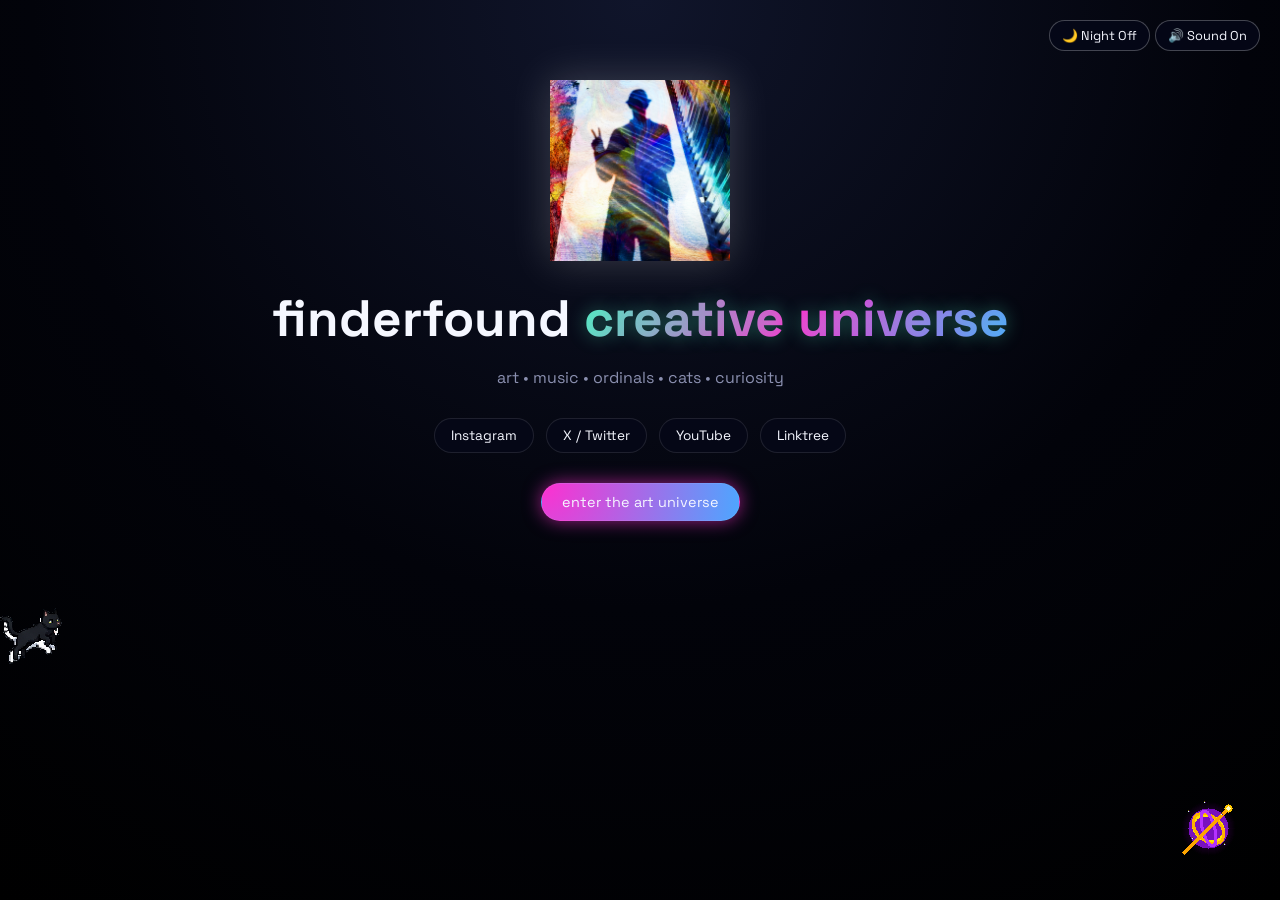
==== index.html @ 2c72885d "Remove overlay layer and update script tag" ====
<!DOCTYPE html>
<html lang="en">
<head>
  <meta charset="UTF-8" />
  <title>finderfound // home</title>
  <meta name="viewport" content="width=device-width, initial-scale=1" />
  <link rel="stylesheet" href="style.css" />
  <link rel="preconnect" href="https://fonts.googleapis.com" />
  <link rel="preconnect" href="https://fonts.gstatic.com" crossorigin />
  <link href="https://fonts.googleapis.com/css2?family=Space+Grotesk:wght@300;400;600&display=swap" rel="stylesheet" />
</head>

<body class="ff-body">

  <!-- HERO SECTION -->
  <section class="ff-landing-hero">
    <div class="ff-landing-inner">

      <img src="assets/logo/finderfoundshadowcolors3light.png" class="ff-landing-logo" alt="finderfound logo">

      <h1 class="ff-landing-title">
        finderfound  
        <span class="ff-accent">creative universe</span>
      </h1>

      <p class="ff-landing-sub">
        art • music • ordinals • cats • curiosity
      </p>

      <!-- SOCIAL BUTTONS -->
      <div class="ff-social-row">
        <a class="ff-social-btn" href="https://instagram.com/finderfound" target="_blank">Instagram</a>
        <a class="ff-social-btn" href="https://x.com/finderfound" target="_blank">X / Twitter</a>
        <a class="ff-social-btn" href="https://youtube.com/finderfound" target="_blank">YouTube</a>
        <a class="ff-social-btn" href="https://linktr.ee/Finderfound" target="_blank">Linktree</a>
      </div>

      <!-- MAIN ACTION -->
      <div class="ff-landing-actions">
        <a href="art.html" class="ff-btn ff-primary">enter the art universe</a>
      </div>

    </div>
  </section>


    <!-- SOUND + NIGHT TOGGLES -->
    <div id="soundToggle" class="ff-sound-toggle">🔊 Sound On</div>
    <div id="nightToggle" class="ff-night-toggle">🌙 Night Off</div>

    <!-- CAT SPRITES -->
    <div id="lunaSprite" class="ff-cat-sprite ff-cat-luna"></div>
    <div id="midnightSprite" class="ff-cat-sprite ff-cat-midnight"></div>

    <!-- YARN BALL -->
    <img id="yarnBall" class="ff-yarn" src="assets/sprites/yarnball.png" alt="yarn ball">

  </div>

  <!-- JS ENGINE -->
  <script src="cats.js">
  </script>

</body>
</html>
---- style.css ----
:root {
  --bg: #02030a;
  --bg-alt: #050818;
  --fg: #f5f7ff;
  --muted: #8b90b0;
  --accent: #4df2c2;
  --accent-2: #ff2fd0;
  --accent-3: #4da6ff;
  --border-soft: rgba(255, 255, 255, 0.06);
  --radius-lg: 18px;
  --radius-md: 12px;
  --shadow-soft: 0 0 40px rgba(0, 0, 0, 0.7);
}

*,
*::before,
*::after {
  box-sizing: border-box;
}

html,
body {
  margin: 0;
  padding: 0;
  background: radial-gradient(circle at top, #10152b 0, #02030a 55%, #000 100%);
  color: var(--fg);
  font-family: "Space Grotesk", system-ui, -apple-system, BlinkMacSystemFont, sans-serif;
  scroll-behavior: smooth;
}

body {
  min-height: 100vh;
  overflow-x: hidden;
}
.scanlines {
  pointer-events: none;
  position: fixed;
  inset: 0;
  background-image: linear-gradient(rgba(255,255,255,0.03) 1px, transparent 1px);
  background-size: 100% 3px;
  mix-blend-mode: soft-light;
  opacity: 0.35;
  z-index: 0;
}
.site-header {
  position: sticky;
  top: 0;
  z-index: 10;
  display: flex;
  align-items: center;
  justify-content: space-between;
  padding: 14px 7vw;
  backdrop-filter: blur(18px);
  background: linear-gradient(to right, rgba(2,3,10,0.96), rgba(5,8,24,0.9));
  border-bottom: 1px solid var(--border-soft);
}

.logo {
  display: flex;
  align-items: center;
  gap: 10px;
  letter-spacing: 0.12em;
  text-transform: uppercase;
  font-size: 0.85rem;
}

.logo-mark {
  font-size: 1.4rem;
  color: var(--accent-2);
  filter: drop-shadow(0 0 8px rgba(255,47,208,0.8));
}

.logo-text {
  font-weight: 600;
}

.nav {
  display: flex;
  gap: 18px;
  font-size: 0.9rem;
}

.nav a {
  color: var(--muted);
  text-decoration: none;
  position: relative;
  padding-bottom: 2px;
}

.nav a::after {
  content: "";
  position: absolute;
  left: 0;
  bottom: 0;
  width: 0;
  height: 2px;
  background: linear-gradient(90deg, var(--accent), var(--accent-2));
  transition: width 0.2s ease-out;
}

.nav a:hover {
  color: var(--fg);
}

.nav a:hover::after {
  width: 100%;
}
.ff-landing-hero {
  padding: 80px 7vw;
  text-align: center;
  position: relative;
}

.ff-landing-logo {
  width: 180px;
  margin-bottom: 20px;
  filter: drop-shadow(0 0 20px rgba(255,255,255,0.2));
}

.ff-landing-title {
  font-size: clamp(2.4rem, 4vw, 3.4rem);
  margin: 0 0 10px;
}

.ff-accent {
  background: linear-gradient(120deg, var(--accent), var(--accent-2), var(--accent-3));
  -webkit-background-clip: text;
  color: transparent;
  text-shadow: 0 0 18px rgba(77,242,194,0.4);
}

.ff-landing-sub {
  color: var(--muted);
  margin-bottom: 30px;
}

.ff-social-row {
  display: flex;
  justify-content: center;
  flex-wrap: wrap;
  gap: 12px;
  margin-bottom: 30px;
}

.ff-social-btn {
  padding: 8px 16px;
  border-radius: 999px;
  background: rgba(5,8,24,0.8);
  border: 1px solid rgba(255,255,255,0.1);
  color: var(--fg);
  text-decoration: none;
  font-size: 0.85rem;
}

.ff-social-btn:hover {
  background: rgba(77,242,194,0.2);
}

.ff-btn {
  display: inline-flex;
  align-items: center;
  justify-content: center;
  padding: 9px 20px;
  border-radius: 999px;
  font-size: 0.9rem;
  text-decoration: none;
  border: 1px solid rgba(255,255,255,0.08);
  color: var(--fg);
  cursor: pointer;
  transition: transform 0.12s ease-out, box-shadow 0.12s ease-out;
}

.ff-primary {
  background: radial-gradient(circle at top left, var(--accent-2), var(--accent-3));
  box-shadow: 0 0 18px rgba(255,47,208,0.6);
}

.ff-btn:hover {
  transform: translateY(-1px);
  box-shadow: 0 0 22px rgba(77,242,194,0.4);
}
/* Cat sprite base */
.ff-cat-sprite {
  position: fixed;
  width: 64px;
  height: 64px;
  background-size: 256px 256px;
  image-rendering: pixelated;
  pointer-events: auto;
  cursor: pointer;
  transition: transform 0.08s linear;
  z-index: 20;
}

/* Sprite sheets */
.ff-cat-luna {
  background-image: url("assets/mascots/luna-sprite.png");
}

.ff-cat-midnight {
  background-image: url("assets/mascots/midnight-sprite.png");
}

/* Yarn */
.ff-yarn {
  position: fixed;
  bottom: 40px;
  right: 40px;
  width: 64px;
  height: 64px;
  cursor: pointer;
  image-rendering: pixelated;
  z-index: 30;
  transition: transform 0.2s ease-out;
}

.ff-yarn-active {
  transform: scale(1.2) rotate(10deg);
}

/* Toggles */
.ff-sound-toggle,
.ff-night-toggle {
  position: fixed;
  top: 20px;
  right: 20px;
  background: rgba(5,8,24,0.85);
  border: 1px solid rgba(255,255,255,0.25);
  padding: 6px 12px;
  border-radius: 999px;
  color: var(--fg);
  cursor: pointer;
  z-index: 40;
  font-size: 0.8rem;
}

.ff-night-toggle {
  right: 130px;
}

/* Night mode */
.ff-night {
  background: radial-gradient(circle at top, #050816 0, #02030a 40%, #000 100%);
}

.ff-night .ff-cat-luna,
.ff-night .ff-cat-midnight {
  filter: drop-shadow(0 0 6px rgba(0,255,255,0.7));
}
.section {
  padding: 40px 7vw 20px;
  position: relative;
  z-index: 1;
}

.section-header {
  max-width: 640px;
  margin-bottom: 24px;
}

.section-header h2 {
  font-size: 1.6rem;
  margin-bottom: 6px;
}

.section-header p {
  color: var(--muted);
  margin: 0;
}

.grid {
  display: grid;
  grid-template-columns: repeat(auto-fit, minmax(240px, 1fr));
  gap: 18px;
}

.card {
  background: radial-gradient(circle at top left, rgba(77,242,194,0.08), rgba(5,8,24,0.96));
  border-radius: var(--radius-lg);
  padding: 18px;
  border: 1px solid var(--border-soft);
  box-shadow: var(--shadow-soft);
  position: relative;
  overflow: hidden;
}

.card::before {
  content: "";
  position: absolute;
  inset: 0;
  background: linear-gradient(135deg, rgba(77,242,194,0.12), rgba(255,47,208,0.12), transparent 60%);
  opacity: 0;
  transition: opacity 0.18s ease-out;
}

.card:hover::before {
  opacity: 1;
}

.card h3 {
  margin: 0 0 6px;
  font-size: 1.1rem;
}

.card p {
  margin: 0 0 10px;
}

.tag {
  font-size: 0.75rem;
  text-transform: uppercase;
  letter-spacing: 0.16em;
  color: var(--accent-3);
}
.site-footer {
  padding: 20px 7vw 26px;
  border-top: 1px solid var(--border-soft);
  background: radial-gradient(circle at bottom, rgba(77,166,255,0.12), rgba(2,3,10,0.98));
  margin-top: 40px;
}

.footer-inner {
  display: flex;
  flex-wrap: wrap;
  align-items: center;
  justify-content: space-between;
  gap: 10px;
  font-size: 0.85rem;
  color: var(--muted);
}

.footer-links {
  display: flex;
  gap: 14px;
}

.footer-links a {
  color: var(--muted);
  text-decoration: none;
}

.footer-links a:hover {
  color: var(--accent);
}
@media (max-width: 900px) {
  .hero,
  .ff-landing-hero {
    padding-inline: 5vw;
  }

  .nav {
    display: none;
  }
}

@media (max-width: 720px) {
  .footer-inner {
    flex-direction: column;
    text-align: center;
  }
}
/* ------------------------------
   IMMERSIVE ART GALLERY
------------------------------ */

.ff-art-immersive {
  padding: 40px 4vw;
  position: relative;
  z-index: 1;
}

.ff-art-grid {
  display: grid;
  grid-template-columns: repeat(auto-fit, minmax(280px, 1fr));
  gap: 22px;
}

.ff-art-item {
  position: relative;
  display: block;
  overflow: hidden;
  border-radius: var(--radius-lg);
  border: 1px solid var(--border-soft);
  background: rgba(5,8,24,0.8);
  box-shadow: var(--shadow-soft);
  cursor: pointer;
}

.ff-art-item img {
  width: 100%;
  height: 100%;
  object-fit: cover;
  display: block;
  transition: transform 0.4s ease-out, opacity 0.4s ease-out;
}

/* Hover zoom effect */
.ff-art-item:hover img {
  transform: scale(1.06);
  opacity: 0.92;
}

/* Hidden descriptors (still in DOM for future use) */
.ff-art-hidden {
  display: none;
}

/* FINAL OVERRIDE — GUARANTEES JS CONTROLS CAT POSITION */
.ff-cat-sprite {
  position: fixed !important;
  top: auto !important;
  bottom: auto !important;
  left: auto !important;
  right: auto !important;
  margin: 0 !important;
  transform: none !important;
  width: 64px !important;
  height: 64px !important;
  background-size: 256px 256px !important;
  pointer-events: auto !important;
  z-index: 20 !important;
}
.ff-overlay-layer {
  position: fixed;
  inset: 0;
  z-index: 50;
}

.ff-overlay-layer > * {
  pointer-events: auto;
}
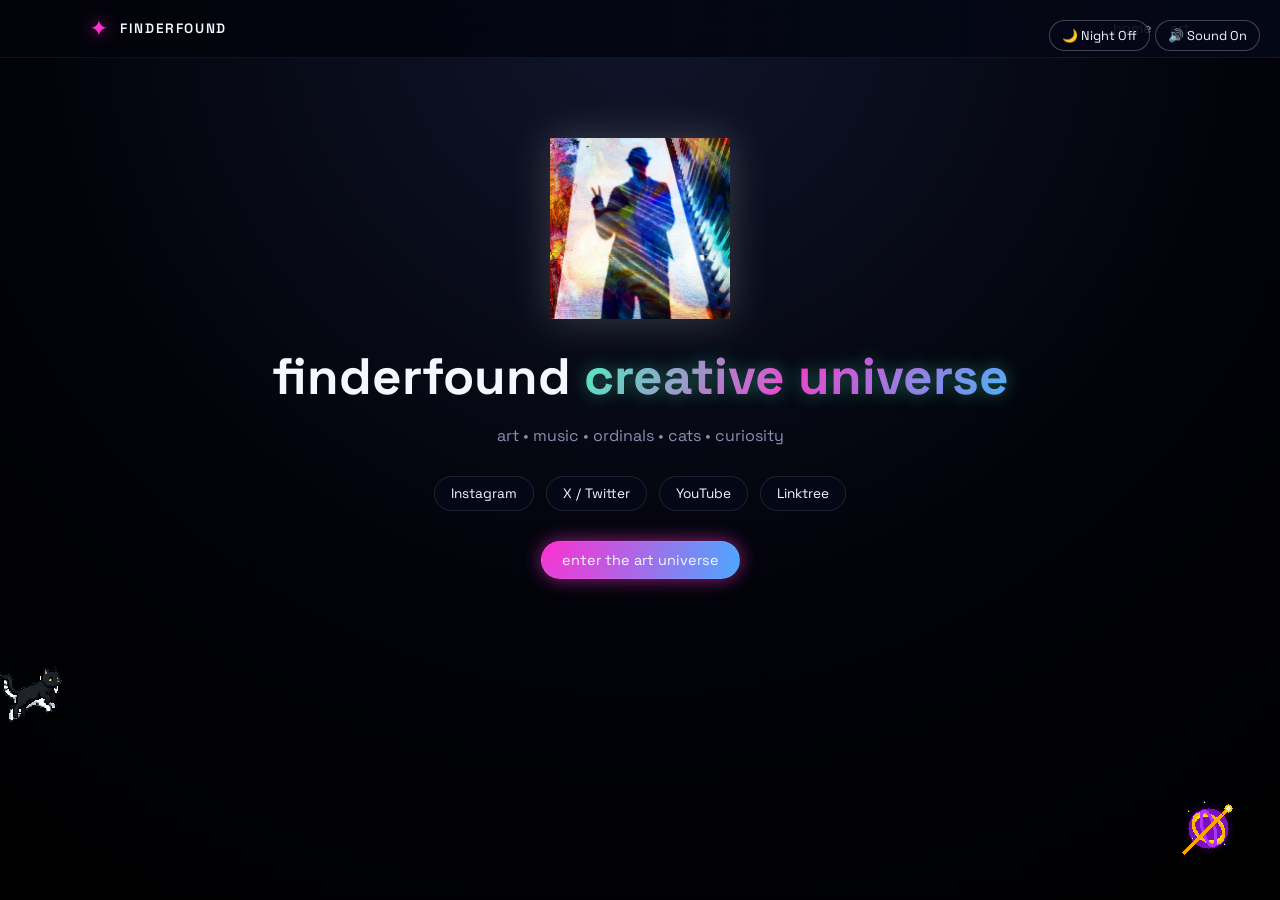
==== commit 54e1aca5: "Refactor HTML structure and remove duplicates" ====
--- a/index.html
+++ b/index.html
@@ -12,7 +12,19 @@
 
 <body class="ff-body">
 
-  <!-- HERO SECTION -->
+  <!-- HEADER -->
+  <header class="site-header">
+    <div class="logo">
+      <span class="logo-mark">✦</span>
+      <span class="logo-text">finderfound</span>
+    </div>
+    <nav class="nav">
+      <a href="index.html">home</a>
+      <a href="art.html">art</a>
+    </nav>
+  </header>
+
+  <!-- HERO -->
   <section class="ff-landing-hero">
     <div class="ff-landing-inner">
 
@@ -24,7 +36,7 @@
       </h1>
 
       <p class="ff-landing-sub">
-        art • music • ordinals • cats • curiosity
+        art • music • ordinals • cats • curiosity  
       </p>
 
       <!-- SOCIAL BUTTONS -->
@@ -43,23 +55,16 @@
     </div>
   </section>
 
+  <!-- CATS + TOGGLES + YARN -->
+  <div id="soundToggle" class="ff-sound-toggle">🔊 Sound On</div>
+  <div id="nightToggle" class="ff-night-toggle">🌙 Night Off</div>
 
-    <!-- SOUND + NIGHT TOGGLES -->
-    <div id="soundToggle" class="ff-sound-toggle">🔊 Sound On</div>
-    <div id="nightToggle" class="ff-night-toggle">🌙 Night Off</div>
+  <div id="lunaSprite" class="ff-cat-sprite ff-cat-luna"></div>
+  <div id="midnightSprite" class="ff-cat-sprite ff-cat-midnight"></div>
 
-    <!-- CAT SPRITES -->
-    <div id="lunaSprite" class="ff-cat-sprite ff-cat-luna"></div>
-    <div id="midnightSprite" class="ff-cat-sprite ff-cat-midnight"></div>
+  <img id="yarnBall" class="ff-yarn" src="assets/sprites/yarnball.png" alt="yarn ball">
 
-    <!-- YARN BALL -->
-    <img id="yarnBall" class="ff-yarn" src="assets/sprites/yarnball.png" alt="yarn ball">
-
-  </div>
-
-  <!-- JS ENGINE -->
-  <script src="cats.js">
-  </script>
-
+  <!-- JS MUST LOAD LAST -->
+  <script src="cats.js"></script>
 </body>
 </html>
--- a/style.css
+++ b/style.css
@@ -429,3 +429,43 @@
 .ff-overlay-layer > * {
   pointer-events: auto;
 }
+/* IMMERSIVE ART GALLERY */
+.ff-art-immersive {
+  padding: 40px 4vw;
+  position: relative;
+  z-index: 1;
+}
+
+.ff-art-grid {
+  display: grid;
+  grid-template-columns: repeat(auto-fit, minmax(280px, 1fr));
+  gap: 22px;
+}
+
+.ff-art-item {
+  position: relative;
+  display: block;
+  overflow: hidden;
+  border-radius: var(--radius-lg);
+  border: 1px solid var(--border-soft);
+  background: rgba(5,8,24,0.8);
+  box-shadow: var(--shadow-soft);
+  cursor: pointer;
+}
+
+.ff-art-item img {
+  width: 100%;
+  height: 100%;
+  object-fit: cover;
+  display: block;
+  transition: transform 0.4s ease-out, opacity 0.4s ease-out;
+}
+
+.ff-art-item:hover img {
+  transform: scale(1.06);
+  opacity: 0.92;
+}
+
+.ff-art-hidden {
+  display: none;
+}
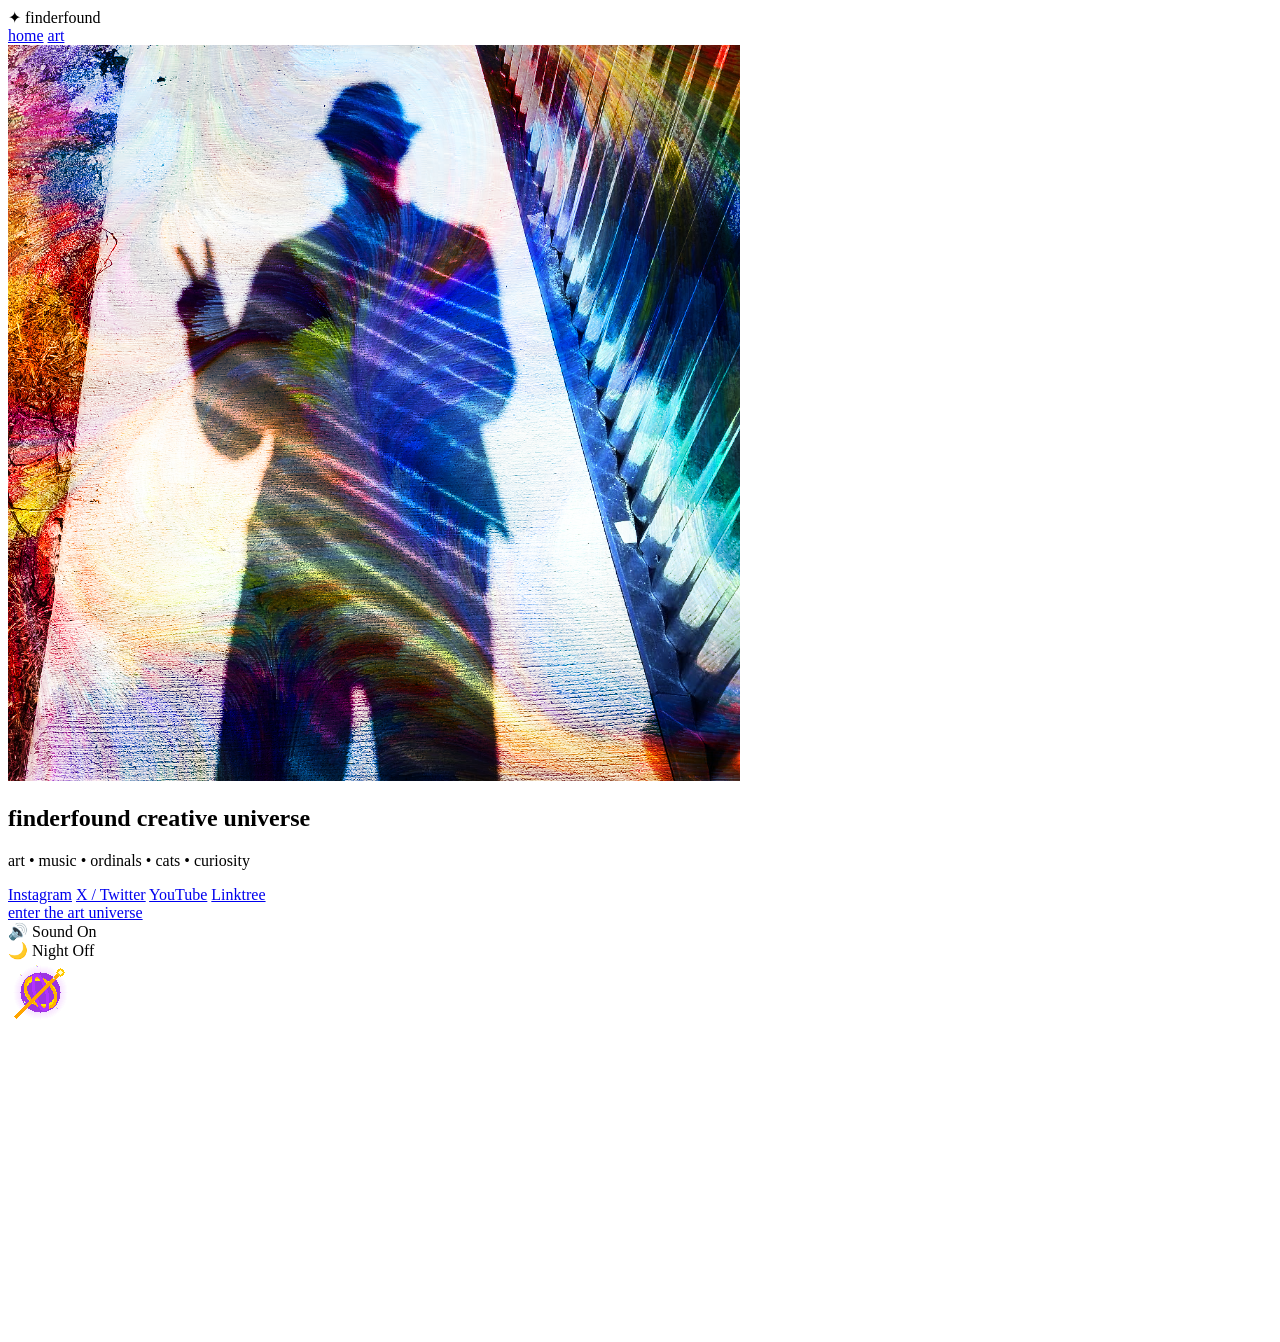
==== commit 15c67cf4: "Update stylesheet link path in index.html" ====
--- a/index.html
+++ b/index.html
@@ -4,7 +4,7 @@
   <meta charset="UTF-8" />
   <title>finderfound // home</title>
   <meta name="viewport" content="width=device-width, initial-scale=1" />
-  <link rel="stylesheet" href="style.css" />
+  <link rel="stylesheet" href="root/style.css" />
   <link rel="preconnect" href="https://fonts.googleapis.com" />
   <link rel="preconnect" href="https://fonts.gstatic.com" crossorigin />
   <link href="https://fonts.googleapis.com/css2?family=Space+Grotesk:wght@300;400;600&display=swap" rel="stylesheet" />
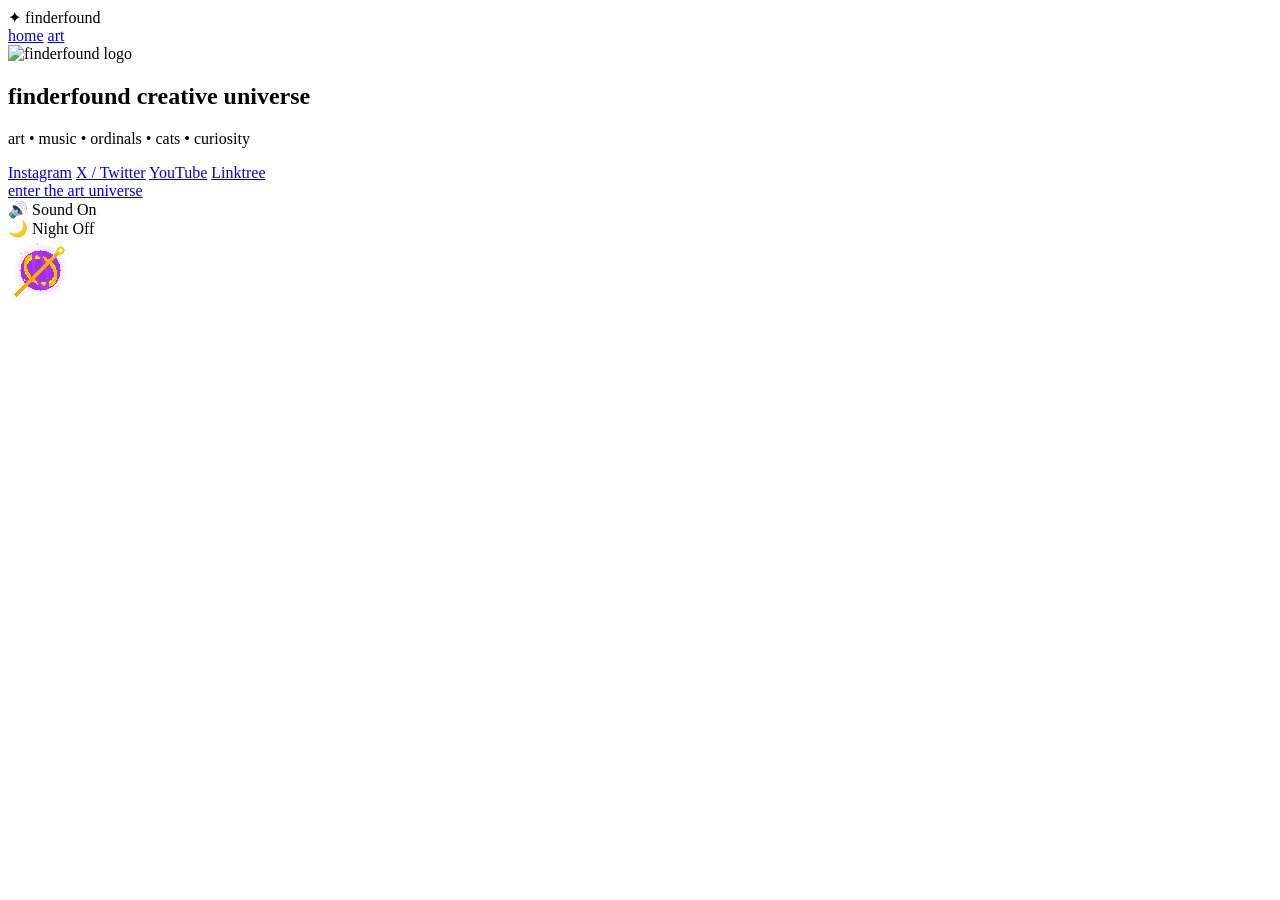
==== commit b1483ee3: "Update logo image source path in index.html" ====
--- a/index.html
+++ b/index.html
@@ -28,7 +28,7 @@
   <section class="ff-landing-hero">
     <div class="ff-landing-inner">
 
-      <img src="assets/logo/finderfoundshadowcolors3light.png" class="ff-landing-logo" alt="finderfound logo">
+      <img src="root/assets/logo/finderfoundshadowcolors3light.png" class="ff-landing-logo" alt="finderfound logo">
 
       <h1 class="ff-landing-title">
         finderfound  
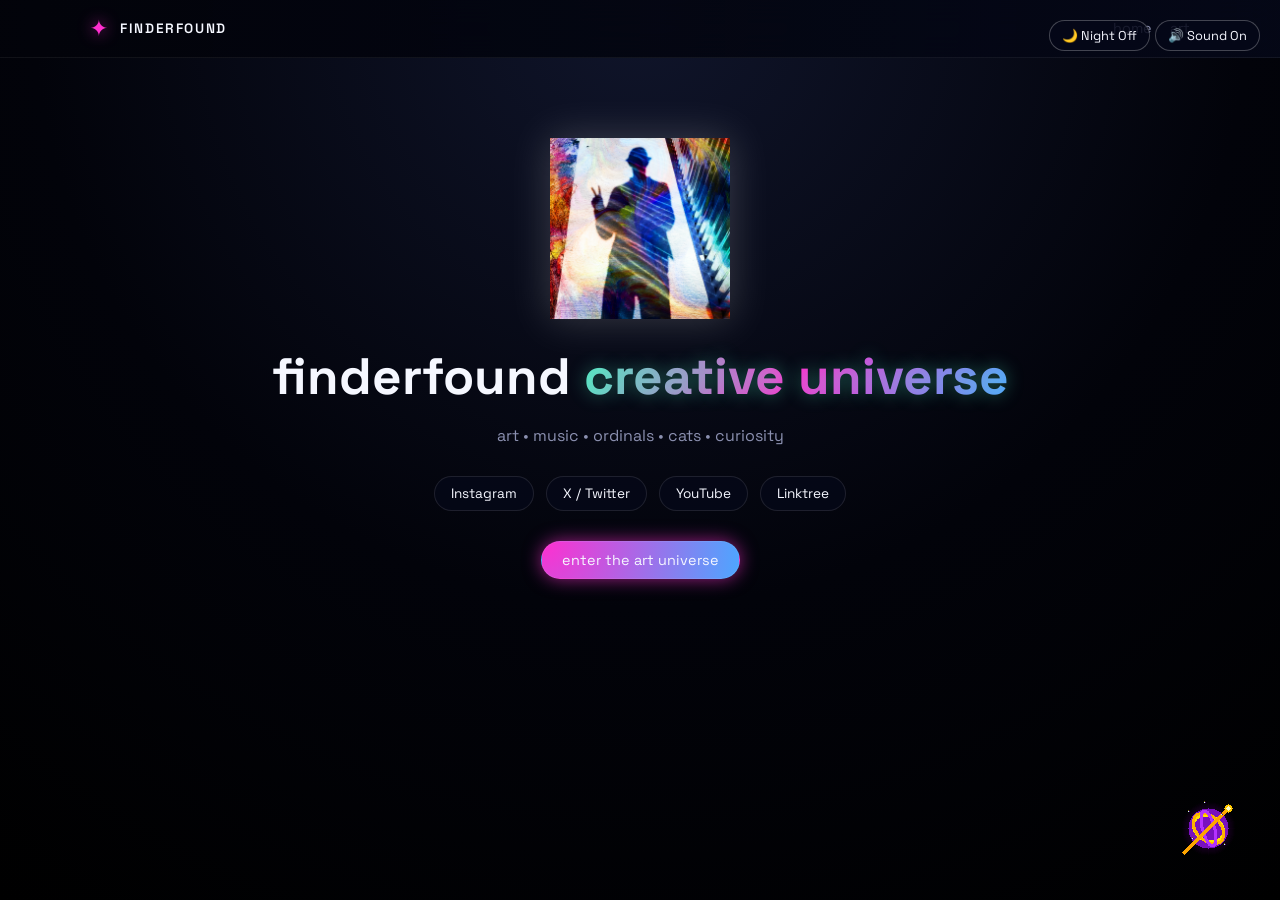
==== commit fcb8a813: "Update stylesheet and image paths in index.html" ====
--- a/index.html
+++ b/index.html
@@ -4,7 +4,7 @@
   <meta charset="UTF-8" />
   <title>finderfound // home</title>
   <meta name="viewport" content="width=device-width, initial-scale=1" />
-  <link rel="stylesheet" href="root/style.css" />
+  <link rel="stylesheet" href="style.css" />
   <link rel="preconnect" href="https://fonts.googleapis.com" />
   <link rel="preconnect" href="https://fonts.gstatic.com" crossorigin />
   <link href="https://fonts.googleapis.com/css2?family=Space+Grotesk:wght@300;400;600&display=swap" rel="stylesheet" />
@@ -28,7 +28,7 @@
   <section class="ff-landing-hero">
     <div class="ff-landing-inner">
 
-      <img src="root/assets/logo/finderfoundshadowcolors3light.png" class="ff-landing-logo" alt="finderfound logo">
+      <img src="assets/logo/finderfoundshadowcolors3light.png" class="ff-landing-logo" alt="finderfound logo">
 
       <h1 class="ff-landing-title">
         finderfound  
@@ -43,7 +43,7 @@
       <div class="ff-social-row">
         <a class="ff-social-btn" href="https://instagram.com/finderfound" target="_blank">Instagram</a>
         <a class="ff-social-btn" href="https://x.com/finderfound" target="_blank">X / Twitter</a>
-        <a class="ff-social-btn" href="https://youtube.com/finderfound" target="_blank">YouTube</a>
+        <a class="ff-social-btn" href="https://youtube.com/@finderfound" target="_blank">YouTube</a>
         <a class="ff-social-btn" href="https://linktr.ee/Finderfound" target="_blank">Linktree</a>
       </div>
 
--- a/style.css
+++ b/style.css
@@ -0,0 +1,416 @@
+:root {
+  --bg: #02030a;
+  --bg-alt: #050818;
+  --fg: #f5f7ff;
+  --muted: #8b90b0;
+  --accent: #4df2c2;
+  --accent-2: #ff2fd0;
+  --accent-3: #4da6ff;
+  --border-soft: rgba(255, 255, 255, 0.06);
+  --radius-lg: 18px;
+  --radius-md: 12px;
+  --shadow-soft: 0 0 40px rgba(0, 0, 0, 0.7);
+}
+
+/* GLOBAL RESET */
+*,
+*::before,
+*::after {
+  box-sizing: border-box;
+}
+
+html,
+body {
+  margin: 0;
+  padding: 0;
+  background: radial-gradient(circle at top, #10152b 0, #02030a 55%, #000 100%);
+  color: var(--fg);
+  font-family: "Space Grotesk", system-ui, -apple-system, BlinkMacSystemFont, sans-serif;
+  scroll-behavior: smooth;
+}
+
+body {
+  min-height: 100vh;
+  overflow-x: hidden;
+}
+
+/* CRT Scanlines */
+.scanlines {
+  pointer-events: none;
+  position: fixed;
+  inset: 0;
+  background-image: linear-gradient(rgba(255,255,255,0.03) 1px, transparent 1px);
+  background-size: 100% 3px;
+  mix-blend-mode: soft-light;
+  opacity: 0.35;
+  z-index: 0;
+}
+
+/* HEADER */
+.site-header {
+  position: sticky;
+  top: 0;
+  z-index: 10;
+  display: flex;
+  align-items: center;
+  justify-content: space-between;
+  padding: 14px 7vw;
+  backdrop-filter: blur(18px);
+  background: linear-gradient(to right, rgba(2,3,10,0.96), rgba(5,8,24,0.9));
+  border-bottom: 1px solid var(--border-soft);
+}
+
+.logo {
+  display: flex;
+  align-items: center;
+  gap: 10px;
+  letter-spacing: 0.12em;
+  text-transform: uppercase;
+  font-size: 0.85rem;
+}
+
+.logo-mark {
+  font-size: 1.4rem;
+  color: var(--accent-2);
+  filter: drop-shadow(0 0 8px rgba(255,47,208,0.8));
+}
+
+.logo-text {
+  font-weight: 600;
+}
+
+.nav {
+  display: flex;
+  gap: 18px;
+  font-size: 0.9rem;
+}
+
+.nav a {
+  color: var(--muted);
+  text-decoration: none;
+  position: relative;
+  padding-bottom: 2px;
+}
+
+.nav a::after {
+  content: "";
+  position: absolute;
+  left: 0;
+  bottom: 0;
+  width: 0;
+  height: 2px;
+  background: linear-gradient(90deg, var(--accent), var(--accent-2));
+  transition: width 0.2s ease-out;
+}
+
+.nav a:hover {
+  color: var(--fg);
+}
+
+.nav a:hover::after {
+  width: 100%;
+}
+
+/* HERO */
+.ff-landing-hero {
+  padding: 80px 7vw;
+  text-align: center;
+  position: relative;
+}
+
+.ff-landing-logo {
+  width: 180px;
+  margin-bottom: 20px;
+  filter: drop-shadow(0 0 20px rgba(255,255,255,0.2));
+}
+
+.ff-landing-title {
+  font-size: clamp(2.4rem, 4vw, 3.4rem);
+  margin: 0 0 10px;
+}
+
+.ff-accent {
+  background: linear-gradient(120deg, var(--accent), var(--accent-2), var(--accent-3));
+  -webkit-background-clip: text;
+  color: transparent;
+  text-shadow: 0 0 18px rgba(77,242,194,0.4);
+}
+
+.ff-landing-sub {
+  color: var(--muted);
+  margin-bottom: 30px;
+}
+
+.ff-social-row {
+  display: flex;
+  justify-content: center;
+  flex-wrap: wrap;
+  gap: 12px;
+  margin-bottom: 30px;
+}
+
+.ff-social-btn {
+  padding: 8px 16px;
+  border-radius: 999px;
+  background: rgba(5,8,24,0.8);
+  border: 1px solid rgba(255,255,255,0.1);
+  color: var(--fg);
+  text-decoration: none;
+  font-size: 0.85rem;
+}
+
+.ff-social-btn:hover {
+  background: rgba(77,242,194,0.2);
+}
+
+.ff-btn {
+  display: inline-flex;
+  align-items: center;
+  justify-content: center;
+  padding: 9px 20px;
+  border-radius: 999px;
+  font-size: 0.9rem;
+  text-decoration: none;
+  border: 1px solid rgba(255,255,255,0.08);
+  color: var(--fg);
+  cursor: pointer;
+  transition: transform 0.12s ease-out, box-shadow 0.12s ease-out;
+}
+
+.ff-primary {
+  background: radial-gradient(circle at top left, var(--accent-2), var(--accent-3));
+  box-shadow: 0 0 18px rgba(255,47,208,0.6);
+}
+
+.ff-btn:hover {
+  transform: translateY(-1px);
+  box-shadow: 0 0 22px rgba(77,242,194,0.4);
+}
+
+/* CATS — CLEAN + SAFE */
+.ff-cat-sprite {
+  position: fixed;
+  width: 64px;
+  height: 64px;
+  background-size: 256px 256px;
+  image-rendering: pixelated;
+  pointer-events: auto;
+  cursor: pointer;
+  transition: transform 0.08s linear;
+  z-index: 20;
+}
+
+.ff-cat-luna {
+  background-image: url("root/assets/mascots/luna-sprite.png");
+}
+
+.ff-cat-midnight {
+  background-image: url("root/assets/mascots/midnight-sprite.png");
+}
+
+/* Yarn */
+.ff-yarn {
+  position: fixed;
+  bottom: 40px;
+  right: 40px;
+  width: 64px;
+  height: 64px;
+  cursor: pointer;
+  image-rendering: pixelated;
+  z-index: 30;
+  transition: transform 0.2s ease-out;
+}
+
+.ff-yarn-active {
+  transform: scale(1.2) rotate(10deg);
+}
+
+/* Toggles */
+.ff-sound-toggle,
+.ff-night-toggle {
+  position: fixed;
+  top: 20px;
+  right: 20px;
+  background: rgba(5,8,24,0.85);
+  border: 1px solid rgba(255,255,255,0.25);
+  padding: 6px 12px;
+  border-radius: 999px;
+  color: var(--fg);
+  cursor: pointer;
+  z-index: 40;
+  font-size: 0.8rem;
+}
+
+.ff-night-toggle {
+  right: 130px;
+}
+
+/* Night mode */
+.ff-night {
+  background: radial-gradient(circle at top, #050816 0, #02030a 40%, #000 100%);
+}
+
+.ff-night .ff-cat-luna,
+.ff-night .ff-cat-midnight {
+  filter: drop-shadow(0 0 6px rgba(0,255,255,0.7));
+}
+
+/* SECTIONS */
+.section {
+  padding: 40px 7vw 20px;
+  position: relative;
+  z-index: 1;
+}
+
+.section-header {
+  max-width: 640px;
+  margin-bottom: 24px;
+}
+
+.section-header h2 {
+  font-size: 1.6rem;
+  margin-bottom: 6px;
+}
+
+.section-header p {
+  color: var(--muted);
+  margin: 0;
+}
+
+/* GRID + CARDS */
+.grid {
+  display: grid;
+  grid-template-columns: repeat(auto-fit, minmax(240px, 1fr));
+  gap: 18px;
+}
+
+.card {
+  background: radial-gradient(circle at top left, rgba(77,242,194,0.08), rgba(5,8,24,0.96));
+  border-radius: var(--radius-lg);
+  padding: 18px;
+  border: 1px solid var(--border-soft);
+  box-shadow: var(--shadow-soft);
+  position: relative;
+  overflow: hidden;
+}
+
+.card::before {
+  content: "";
+  position: absolute;
+  inset: 0;
+  background: linear-gradient(135deg, rgba(77,242,194,0.12), rgba(255,47,208,0.12), transparent 60%);
+  opacity: 0;
+  transition: opacity 0.18s ease-out;
+}
+
+.card:hover::before {
+  opacity: 1;
+}
+
+.card h3 {
+  margin: 0 0 6px;
+  font-size: 1.1rem;
+}
+
+.card p {
+  margin: 0 0 10px;
+}
+
+.tag {
+  font-size: 0.75rem;
+  text-transform: uppercase;
+  letter-spacing: 0.16em;
+  color: var(--accent-3);
+}
+
+/* FOOTER */
+.site-footer {
+  padding: 20px 7vw 26px;
+  border-top: 1px solid var(--border-soft);
+  background: radial-gradient(circle at bottom, rgba(77,166,255,0.12), rgba(2,3,10,0.98));
+  margin-top: 40px;
+}
+
+.footer-inner {
+  display: flex;
+  flex-wrap: wrap;
+  align-items: center;
+  justify-content: space-between;
+  gap: 10px;
+  font-size: 0.85rem;
+  color: var(--muted);
+}
+
+.footer-links {
+  display: flex;
+  gap: 14px;
+}
+
+.footer-links a {
+  color: var(--muted);
+  text-decoration: none;
+}
+
+.footer-links a:hover {
+  color: var(--accent);
+}
+
+/* RESPONSIVE */
+@media (max-width: 900px) {
+  .hero,
+  .ff-landing-hero {
+    padding-inline: 5vw;
+  }
+
+  .nav {
+    display: none;
+  }
+}
+
+@media (max-width: 720px) {
+  .footer-inner {
+    flex-direction: column;
+    text-align: center;
+  }
+}
+
+/* IMMERSIVE ART GALLERY */
+.ff-art-immersive {
+  padding: 40px 4vw;
+  position: relative;
+  z-index: 1;
+}
+
+.ff-art-grid {
+  display: grid;
+  grid-template-columns: repeat(auto-fit, minmax(280px, 1fr));
+  gap: 22px;
+}
+
+.ff-art-item {
+  position: relative;
+  display: block;
+  overflow: hidden;
+  border-radius: var(--radius-lg);
+  border: 1px solid var(--border-soft);
+  background: rgba(5,8,24,0.8);
+  box-shadow: var(--shadow-soft);
+  cursor: pointer;
+}
+
+.ff-art-item img {
+  width: 100%;
+  height: 100%;
+  object-fit: cover;
+  display: block;
+  transition: transform 0.4s ease-out, opacity 0.4s ease-out;
+}
+
+.ff-art-item:hover img {
+  transform: scale(1.06);
+  opacity: 0.92;
+}
+
+.ff-art-hidden {
+  display: none;
+}
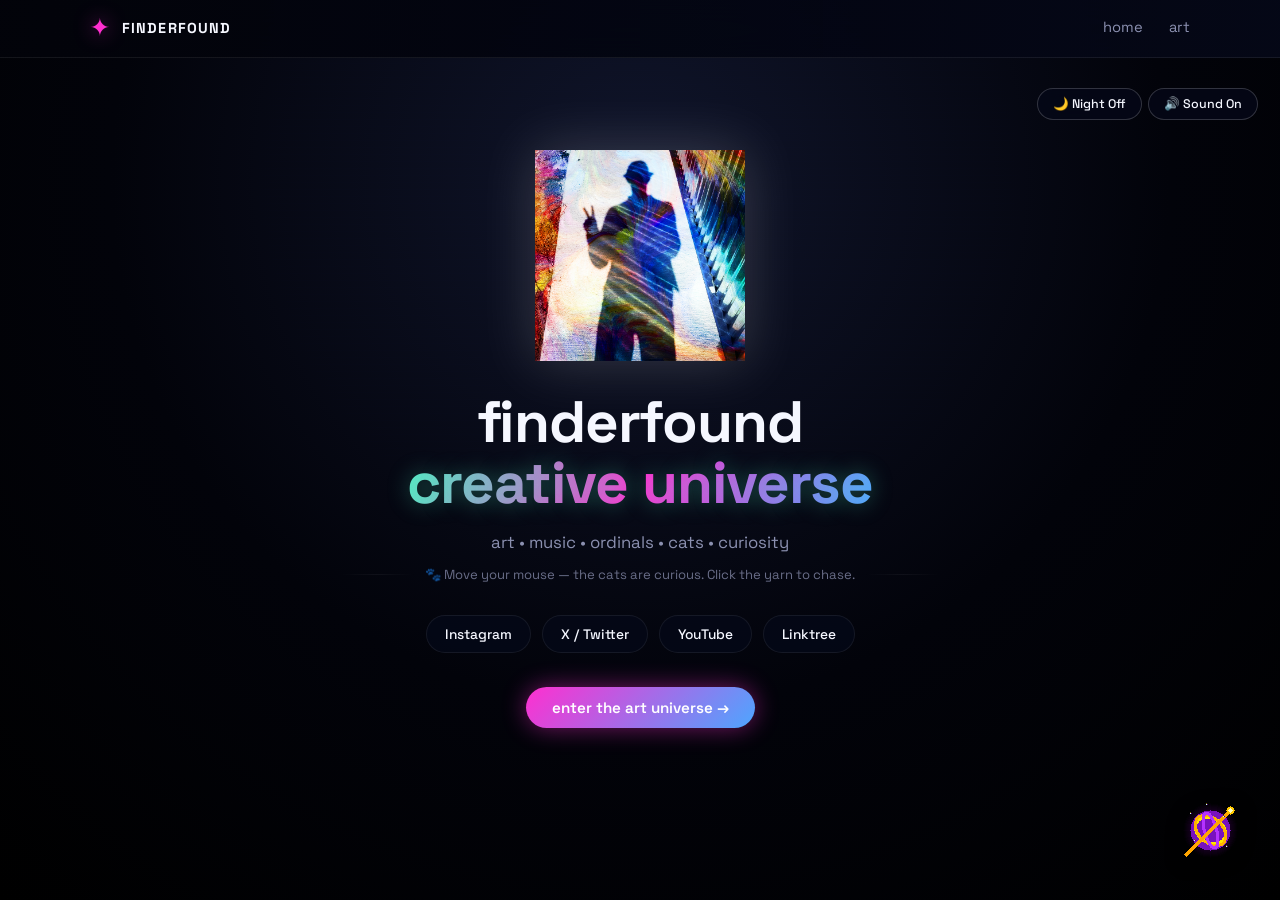
==== commit ff2af4fb: "Add files via upload" ====
--- a/index.html
+++ b/index.html
@@ -7,7 +7,7 @@
   <link rel="stylesheet" href="style.css" />
   <link rel="preconnect" href="https://fonts.googleapis.com" />
   <link rel="preconnect" href="https://fonts.gstatic.com" crossorigin />
-  <link href="https://fonts.googleapis.com/css2?family=Space+Grotesk:wght@300;400;600&display=swap" rel="stylesheet" />
+  <link href="https://fonts.googleapis.com/css2?family=Space+Grotesk:wght@300;400;600;700&display=swap" rel="stylesheet" />
 </head>
 
 <body class="ff-body">
@@ -31,40 +31,44 @@
       <img src="assets/logo/finderfoundshadowcolors3light.png" class="ff-landing-logo" alt="finderfound logo">
 
       <h1 class="ff-landing-title">
-        finderfound  
+        finderfound<br>
         <span class="ff-accent">creative universe</span>
       </h1>
 
       <p class="ff-landing-sub">
-        art • music • ordinals • cats • curiosity  
+        art • music • ordinals • cats • curiosity
+      </p>
+
+      <p class="ff-interactive-hint">
+        🐾 Move your mouse — the cats are curious. Click the yarn to chase.
       </p>
 
       <!-- SOCIAL BUTTONS -->
       <div class="ff-social-row">
-        <a class="ff-social-btn" href="https://instagram.com/finderfound" target="_blank">Instagram</a>
-        <a class="ff-social-btn" href="https://x.com/finderfound" target="_blank">X / Twitter</a>
-        <a class="ff-social-btn" href="https://youtube.com/@finderfound" target="_blank">YouTube</a>
-        <a class="ff-social-btn" href="https://linktr.ee/Finderfound" target="_blank">Linktree</a>
+        <a class="ff-social-btn" href="https://instagram.com/finderfound" target="_blank" rel="noopener">Instagram</a>
+        <a class="ff-social-btn" href="https://x.com/finderfound" target="_blank" rel="noopener">X / Twitter</a>
+        <a class="ff-social-btn" href="https://youtube.com/@finderfound" target="_blank" rel="noopener">YouTube</a>
+        <a class="ff-social-btn" href="https://linktr.ee/Finderfound" target="_blank" rel="noopener">Linktree</a>
       </div>
 
       <!-- MAIN ACTION -->
       <div class="ff-landing-actions">
-        <a href="art.html" class="ff-btn ff-primary">enter the art universe</a>
+        <a href="art.html" class="ff-btn ff-primary">enter the art universe →</a>
       </div>
 
     </div>
   </section>
 
-  <!-- CATS + TOGGLES + YARN -->
+  <!-- INTERACTIVE CATS + CONTROLS (fixed position, always present) -->
   <div id="soundToggle" class="ff-sound-toggle">🔊 Sound On</div>
   <div id="nightToggle" class="ff-night-toggle">🌙 Night Off</div>
 
-  <div id="lunaSprite" class="ff-cat-sprite ff-cat-luna"></div>
-  <div id="midnightSprite" class="ff-cat-sprite ff-cat-midnight"></div>
+  <div id="lunaSprite" class="ff-cat-sprite ff-cat-luna" aria-label="Luna the cat sprite"></div>
+  <div id="midnightSprite" class="ff-cat-sprite ff-cat-midnight" aria-label="Midnight the cat sprite"></div>
 
-  <img id="yarnBall" class="ff-yarn" src="assets/sprites/yarnball.png" alt="yarn ball">
+  <img id="yarnBall" class="ff-yarn" src="assets/sprites/yarnball.png" alt="Yarn ball — click to toggle chase mode">
 
-  <!-- JS MUST LOAD LAST -->
+  <!-- JS -->
   <script src="cats.js"></script>
 </body>
-</html>
+</html>
--- a/style.css
+++ b/style.css
@@ -1,3 +1,9 @@
+/* ============================================================
+   FINDERFOUND — CLEAN REDESIGNED STYLES
+   Polished dark cosmic theme, better responsiveness,
+   fixed cat z-index conflicts, improved gallery & interactions
+   ============================================================ */
+
 :root {
   --bg: #02030a;
   --bg-alt: #050818;
@@ -6,27 +12,27 @@
   --accent: #4df2c2;
   --accent-2: #ff2fd0;
   --accent-3: #4da6ff;
-  --border-soft: rgba(255, 255, 255, 0.06);
+  --border-soft: rgba(255, 255, 255, 0.07);
   --radius-lg: 18px;
   --radius-md: 12px;
-  --shadow-soft: 0 0 40px rgba(0, 0, 0, 0.7);
-}
-
-/* GLOBAL RESET */
+  --shadow-soft: 0 0 40px rgba(0, 0, 0, 0.65);
+  --transition-fast: 0.12s cubic-bezier(0.23, 1.0, 0.32, 1);
+}
+
 *,
 *::before,
 *::after {
   box-sizing: border-box;
 }
 
-html,
-body {
+html, body {
   margin: 0;
   padding: 0;
-  background: radial-gradient(circle at top, #10152b 0, #02030a 55%, #000 100%);
+  background: radial-gradient(circle at 50% 20%, #10152b 0%, #02030a 55%, #000 100%);
   color: var(--fg);
   font-family: "Space Grotesk", system-ui, -apple-system, BlinkMacSystemFont, sans-serif;
   scroll-behavior: smooth;
+  -webkit-font-smoothing: antialiased;
 }
 
 body {
@@ -34,29 +40,30 @@
   overflow-x: hidden;
 }
 
-/* CRT Scanlines */
-.scanlines {
-  pointer-events: none;
+/* Subtle CRT scanlines (optional decorative layer) */
+body::after {
+  content: "";
   position: fixed;
   inset: 0;
-  background-image: linear-gradient(rgba(255,255,255,0.03) 1px, transparent 1px);
-  background-size: 100% 3px;
+  background-image: linear-gradient(rgba(255,255,255,0.018) 1px, transparent 1px);
+  background-size: 100% 3.5px;
+  pointer-events: none;
+  z-index: 1;
   mix-blend-mode: soft-light;
-  opacity: 0.35;
-  z-index: 0;
+  opacity: 0.6;
 }
 
 /* HEADER */
 .site-header {
   position: sticky;
   top: 0;
-  z-index: 10;
+  z-index: 50;
   display: flex;
   align-items: center;
   justify-content: space-between;
-  padding: 14px 7vw;
-  backdrop-filter: blur(18px);
-  background: linear-gradient(to right, rgba(2,3,10,0.96), rgba(5,8,24,0.9));
+  padding: 16px 7vw;
+  backdrop-filter: blur(20px);
+  background: linear-gradient(to right, rgba(2,3,10,0.95), rgba(5,8,24,0.92));
   border-bottom: 1px solid var(--border-soft);
 }
 
@@ -64,32 +71,36 @@
   display: flex;
   align-items: center;
   gap: 10px;
-  letter-spacing: 0.12em;
+  letter-spacing: 0.1em;
   text-transform: uppercase;
-  font-size: 0.85rem;
+  font-size: 0.9rem;
+  font-weight: 600;
 }
 
 .logo-mark {
-  font-size: 1.4rem;
+  font-size: 1.55rem;
   color: var(--accent-2);
-  filter: drop-shadow(0 0 8px rgba(255,47,208,0.8));
+  filter: drop-shadow(0 0 10px rgba(255,47,208,0.65));
+  line-height: 1;
 }
 
 .logo-text {
-  font-weight: 600;
+  font-weight: 700;
+  letter-spacing: 0.08em;
 }
 
 .nav {
   display: flex;
-  gap: 18px;
-  font-size: 0.9rem;
+  gap: 26px;
+  font-size: 0.92rem;
 }
 
 .nav a {
   color: var(--muted);
   text-decoration: none;
   position: relative;
-  padding-bottom: 2px;
+  padding-bottom: 3px;
+  transition: color var(--transition-fast);
 }
 
 .nav a::after {
@@ -100,7 +111,7 @@
   width: 0;
   height: 2px;
   background: linear-gradient(90deg, var(--accent), var(--accent-2));
-  transition: width 0.2s ease-out;
+  transition: width 0.25s cubic-bezier(0.23, 1, 0.32, 1);
 }
 
 .nav a:hover {
@@ -111,83 +122,131 @@
   width: 100%;
 }
 
-/* HERO */
+/* HERO — cleaner & more impactful */
 .ff-landing-hero {
-  padding: 80px 7vw;
+  padding: 92px 7vw 70px;
   text-align: center;
   position: relative;
+  z-index: 2;
 }
 
 .ff-landing-logo {
-  width: 180px;
-  margin-bottom: 20px;
-  filter: drop-shadow(0 0 20px rgba(255,255,255,0.2));
+  width: min(210px, 42vw);
+  margin-bottom: 26px;
+  filter: drop-shadow(0 0 28px rgba(255,255,255,0.18));
+  transition: transform 0.4s cubic-bezier(0.23,1,0.32,1);
+}
+
+.ff-landing-logo:hover {
+  transform: scale(1.015);
 }
 
 .ff-landing-title {
-  font-size: clamp(2.4rem, 4vw, 3.4rem);
-  margin: 0 0 10px;
+  font-size: clamp(2.55rem, 5.2vw, 3.65rem);
+  margin: 0 0 12px;
+  font-weight: 700;
+  letter-spacing: -0.02em;
+  line-height: 1.05;
 }
 
 .ff-accent {
-  background: linear-gradient(120deg, var(--accent), var(--accent-2), var(--accent-3));
+  background: linear-gradient(115deg, var(--accent), var(--accent-2), var(--accent-3));
   -webkit-background-clip: text;
-  color: transparent;
-  text-shadow: 0 0 18px rgba(77,242,194,0.4);
+  -webkit-text-fill-color: transparent;
+  text-shadow: 0 0 22px rgba(77,242,194,0.35);
 }
 
 .ff-landing-sub {
   color: var(--muted);
-  margin-bottom: 30px;
-}
-
+  font-size: 1.05rem;
+  margin-bottom: 8px;
+  max-width: 420px;
+  margin-left: auto;
+  margin-right: auto;
+}
+
+.ff-interactive-hint {
+  color: var(--muted);
+  font-size: 0.82rem;
+  opacity: 0.75;
+  margin-bottom: 32px;
+  display: flex;
+  align-items: center;
+  justify-content: center;
+  gap: 8px;
+}
+
+.ff-interactive-hint::before,
+.ff-interactive-hint::after {
+  content: "";
+  flex: 1;
+  height: 1px;
+  background: linear-gradient(to right, transparent, var(--border-soft), transparent);
+  max-width: 80px;
+}
+
+/* Social row */
 .ff-social-row {
   display: flex;
   justify-content: center;
   flex-wrap: wrap;
-  gap: 12px;
-  margin-bottom: 30px;
+  gap: 11px;
+  margin-bottom: 34px;
 }
 
 .ff-social-btn {
-  padding: 8px 16px;
+  padding: 9px 18px;
   border-radius: 999px;
-  background: rgba(5,8,24,0.8);
-  border: 1px solid rgba(255,255,255,0.1);
+  background: rgba(5,8,24,0.75);
+  border: 1px solid var(--border-soft);
   color: var(--fg);
   text-decoration: none;
-  font-size: 0.85rem;
+  font-size: 0.86rem;
+  font-weight: 500;
+  transition: all var(--transition-fast);
 }
 
 .ff-social-btn:hover {
-  background: rgba(77,242,194,0.2);
-}
-
+  background: rgba(77,242,194,0.12);
+  border-color: rgba(77,242,194,0.3);
+  transform: translateY(-1px);
+}
+
+/* Primary CTA */
 .ff-btn {
   display: inline-flex;
   align-items: center;
   justify-content: center;
-  padding: 9px 20px;
+  padding: 11px 26px;
   border-radius: 999px;
-  font-size: 0.9rem;
+  font-size: 0.95rem;
+  font-weight: 600;
   text-decoration: none;
-  border: 1px solid rgba(255,255,255,0.08);
+  border: 1px solid rgba(255,255,255,0.1);
   color: var(--fg);
   cursor: pointer;
-  transition: transform 0.12s ease-out, box-shadow 0.12s ease-out;
+  transition: transform 0.15s cubic-bezier(0.23,1,0.32,1), 
+              box-shadow 0.15s cubic-bezier(0.23,1,0.32,1),
+              background 0.2s ease;
 }
 
 .ff-primary {
-  background: radial-gradient(circle at top left, var(--accent-2), var(--accent-3));
-  box-shadow: 0 0 18px rgba(255,47,208,0.6);
+  background: linear-gradient(135deg, var(--accent-2), var(--accent-3));
+  box-shadow: 0 0 24px rgba(255,47,208,0.45);
+  border: none;
+  color: white;
+}
+
+.ff-primary:hover {
+  transform: translateY(-2px) scale(1.01);
+  box-shadow: 0 8px 28px rgba(255,47,208,0.55);
 }
 
 .ff-btn:hover {
   transform: translateY(-1px);
-  box-shadow: 0 0 22px rgba(77,242,194,0.4);
-}
-
-/* CATS — CLEAN + SAFE */
+}
+
+/* CATS — FIXED & SAFE */
 .ff-cat-sprite {
   position: fixed;
   width: 64px;
@@ -196,221 +255,208 @@
   image-rendering: pixelated;
   pointer-events: auto;
   cursor: pointer;
-  transition: transform 0.08s linear;
-  z-index: 20;
+  z-index: 25; /* above content but below UI toggles */
+  transition: transform 0.055s linear;
+  will-change: transform;
+}
+
+/* Ensure cats never block the top-right UI controls */
+.ff-cat-sprite {
+  /* Cats will naturally avoid top area via clamp margins */
 }
 
 .ff-cat-luna {
-  background-image: url("root/assets/mascots/luna-sprite.png");
+  background-image: url("assets/mascots/luna-sprite.png");
 }
 
 .ff-cat-midnight {
-  background-image: url("root/assets/mascots/midnight-sprite.png");
-}
-
-/* Yarn */
+  background-image: url("assets/mascots/midnight-sprite.png");
+}
+
+/* YARN BALL */
 .ff-yarn {
   position: fixed;
-  bottom: 40px;
-  right: 40px;
+  bottom: 38px;
+  right: 38px;
   width: 64px;
   height: 64px;
   cursor: pointer;
   image-rendering: pixelated;
-  z-index: 30;
-  transition: transform 0.2s ease-out;
+  z-index: 35;
+  transition: transform 0.2s cubic-bezier(0.23,1,0.32,1), 
+              filter 0.2s ease;
+  filter: drop-shadow(0 4px 12px rgba(0,0,0,0.4));
+}
+
+.ff-yarn:hover {
+  transform: scale(1.08) rotate(6deg);
 }
 
 .ff-yarn-active {
-  transform: scale(1.2) rotate(10deg);
-}
-
-/* Toggles */
+  transform: scale(1.18) rotate(12deg);
+  filter: drop-shadow(0 0 16px rgba(255,47,208,0.6));
+}
+
+/* TOGGLES — higher z so cats don't block them */
 .ff-sound-toggle,
 .ff-night-toggle {
   position: fixed;
-  top: 20px;
-  right: 20px;
-  background: rgba(5,8,24,0.85);
-  border: 1px solid rgba(255,255,255,0.25);
-  padding: 6px 12px;
+  top: 88px;
+  background: rgba(5,8,24,0.82);
+  border: 1px solid rgba(255,255,255,0.18);
+  padding: 7px 15px;
   border-radius: 999px;
   color: var(--fg);
   cursor: pointer;
-  z-index: 40;
-  font-size: 0.8rem;
+  z-index: 45;
+  font-size: 0.78rem;
+  font-weight: 500;
+  backdrop-filter: blur(12px);
+  transition: all var(--transition-fast);
+  user-select: none;
+}
+
+.ff-sound-toggle {
+  right: 22px;
 }
 
 .ff-night-toggle {
-  right: 130px;
+  right: 138px;
+}
+
+.ff-sound-toggle:hover,
+.ff-night-toggle:hover {
+  background: rgba(77,242,194,0.15);
+  border-color: rgba(77,242,194,0.35);
+  transform: translateY(-1px);
 }
 
 /* Night mode */
 .ff-night {
-  background: radial-gradient(circle at top, #050816 0, #02030a 40%, #000 100%);
+  background: radial-gradient(circle at 50% 15%, #050816 0%, #02030a 50%, #000 100%);
 }
 
 .ff-night .ff-cat-luna,
 .ff-night .ff-cat-midnight {
-  filter: drop-shadow(0 0 6px rgba(0,255,255,0.7));
-}
-
-/* SECTIONS */
-.section {
-  padding: 40px 7vw 20px;
+  filter: drop-shadow(0 0 8px rgba(100, 220, 255, 0.65));
+}
+
+/* ART GALLERY — polished immersive grid */
+.ff-art-immersive {
+  padding: 60px 7vw 80px;
   position: relative;
-  z-index: 1;
-}
-
-.section-header {
-  max-width: 640px;
-  margin-bottom: 24px;
-}
-
-.section-header h2 {
-  font-size: 1.6rem;
-  margin-bottom: 6px;
-}
-
-.section-header p {
+  z-index: 2;
+}
+
+.ff-art-immersive h1 {
+  font-size: clamp(1.85rem, 3.8vw, 2.6rem);
+  margin: 0 0 8px;
+  text-align: center;
+}
+
+.ff-art-immersive > p {
+  text-align: center;
   color: var(--muted);
-  margin: 0;
-}
-
-/* GRID + CARDS */
-.grid {
-  display: grid;
-  grid-template-columns: repeat(auto-fit, minmax(240px, 1fr));
-  gap: 18px;
-}
-
-.card {
-  background: radial-gradient(circle at top left, rgba(77,242,194,0.08), rgba(5,8,24,0.96));
-  border-radius: var(--radius-lg);
-  padding: 18px;
-  border: 1px solid var(--border-soft);
-  box-shadow: var(--shadow-soft);
-  position: relative;
-  overflow: hidden;
-}
-
-.card::before {
-  content: "";
-  position: absolute;
-  inset: 0;
-  background: linear-gradient(135deg, rgba(77,242,194,0.12), rgba(255,47,208,0.12), transparent 60%);
-  opacity: 0;
-  transition: opacity 0.18s ease-out;
-}
-
-.card:hover::before {
-  opacity: 1;
-}
-
-.card h3 {
-  margin: 0 0 6px;
-  font-size: 1.1rem;
-}
-
-.card p {
-  margin: 0 0 10px;
-}
-
-.tag {
-  font-size: 0.75rem;
-  text-transform: uppercase;
-  letter-spacing: 0.16em;
-  color: var(--accent-3);
-}
-
-/* FOOTER */
-.site-footer {
-  padding: 20px 7vw 26px;
-  border-top: 1px solid var(--border-soft);
-  background: radial-gradient(circle at bottom, rgba(77,166,255,0.12), rgba(2,3,10,0.98));
-  margin-top: 40px;
-}
-
-.footer-inner {
-  display: flex;
-  flex-wrap: wrap;
-  align-items: center;
-  justify-content: space-between;
-  gap: 10px;
-  font-size: 0.85rem;
-  color: var(--muted);
-}
-
-.footer-links {
-  display: flex;
-  gap: 14px;
-}
-
-.footer-links a {
-  color: var(--muted);
-  text-decoration: none;
-}
-
-.footer-links a:hover {
-  color: var(--accent);
-}
-
-/* RESPONSIVE */
-@media (max-width: 900px) {
-  .hero,
-  .ff-landing-hero {
-    padding-inline: 5vw;
-  }
-
-  .nav {
-    display: none;
-  }
-}
-
-@media (max-width: 720px) {
-  .footer-inner {
-    flex-direction: column;
-    text-align: center;
-  }
-}
-
-/* IMMERSIVE ART GALLERY */
-.ff-art-immersive {
-  padding: 40px 4vw;
-  position: relative;
-  z-index: 1;
+  max-width: 460px;
+  margin: 0 auto 42px;
+  font-size: 1rem;
 }
 
 .ff-art-grid {
   display: grid;
   grid-template-columns: repeat(auto-fit, minmax(280px, 1fr));
   gap: 22px;
+  max-width: 1080px;
+  margin: 0 auto;
 }
 
 .ff-art-item {
-  position: relative;
   display: block;
+  border-radius: var(--radius-lg);
   overflow: hidden;
-  border-radius: var(--radius-lg);
   border: 1px solid var(--border-soft);
-  background: rgba(5,8,24,0.8);
-  box-shadow: var(--shadow-soft);
-  cursor: pointer;
+  background: #0a0c1f;
+  transition: transform 0.25s cubic-bezier(0.23,1,0.32,1), 
+              box-shadow 0.25s ease,
+              border-color 0.2s ease;
+  box-shadow: 0 4px 20px rgba(0,0,0,0.3);
+}
+
+.ff-art-item:hover {
+  transform: translateY(-6px) scale(1.01);
+  box-shadow: 0 16px 40px rgba(0,0,0,0.45);
+  border-color: rgba(77,242,194,0.25);
 }
 
 .ff-art-item img {
   width: 100%;
-  height: 100%;
+  height: auto;
+  display: block;
+  aspect-ratio: 16 / 10.5;
   object-fit: cover;
-  display: block;
-  transition: transform 0.4s ease-out, opacity 0.4s ease-out;
+  transition: transform 0.4s ease;
+  image-rendering: crisp-edges;
 }
 
 .ff-art-item:hover img {
-  transform: scale(1.06);
-  opacity: 0.92;
-}
-
-.ff-art-hidden {
-  display: none;
-}
+  transform: scale(1.04);
+}
+
+/* Responsive tweaks */
+@media (max-width: 768px) {
+  .site-header {
+    padding: 14px 5vw;
+  }
+  
+  .nav {
+    gap: 18px;
+    font-size: 0.85rem;
+  }
+
+  .ff-landing-hero {
+    padding: 70px 5vw 55px;
+  }
+
+  .ff-sound-toggle, .ff-night-toggle {
+    top: 78px;
+    font-size: 0.72rem;
+    padding: 6px 12px;
+  }
+  
+  .ff-night-toggle {
+    right: 115px;
+  }
+  
+  .ff-sound-toggle {
+    right: 16px;
+  }
+
+  .ff-yarn {
+    bottom: 28px;
+    right: 28px;
+    width: 56px;
+    height: 56px;
+  }
+
+  .ff-cat-sprite {
+    width: 56px;
+    height: 56px;
+    background-size: 224px 224px;
+  }
+}
+
+@media (max-width: 480px) {
+  .ff-interactive-hint {
+    font-size: 0.75rem;
+  }
+  
+  .ff-art-grid {
+    grid-template-columns: 1fr;
+    gap: 16px;
+  }
+}
+
+/* Utility */
+.ff-body {
+  /* base body class if needed */
+}
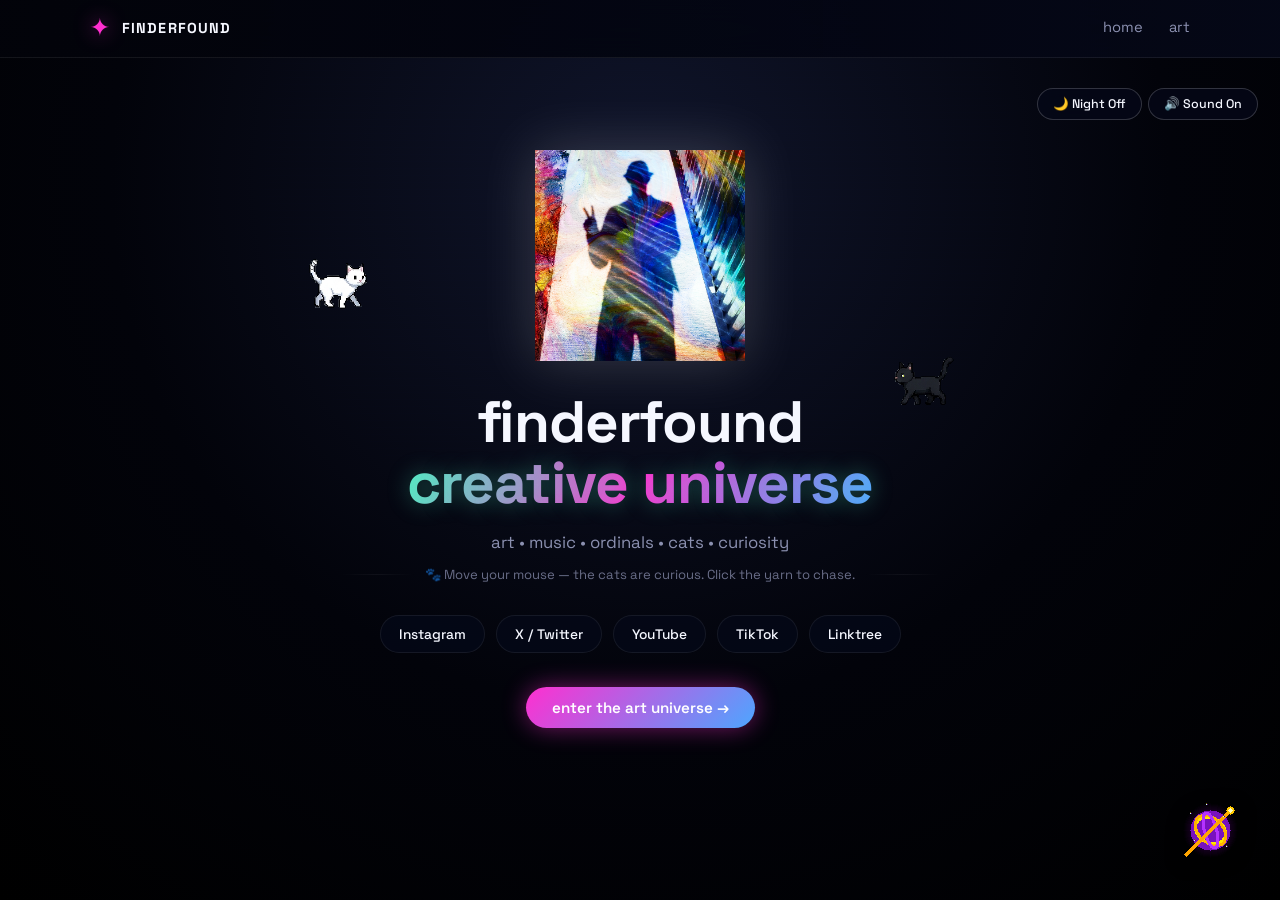
==== commit 2ca8b728: "Add TikTok link to social media section" ====
--- a/index.html
+++ b/index.html
@@ -48,6 +48,7 @@
         <a class="ff-social-btn" href="https://instagram.com/finderfound" target="_blank" rel="noopener">Instagram</a>
         <a class="ff-social-btn" href="https://x.com/finderfound" target="_blank" rel="noopener">X / Twitter</a>
         <a class="ff-social-btn" href="https://youtube.com/@finderfound" target="_blank" rel="noopener">YouTube</a>
+        <a class="ff-social-btn" href="https://www.tiktok.com/@finderfound" target="_blank" rel="noopener">TikTok</a>
         <a class="ff-social-btn" href="https://linktr.ee/Finderfound" target="_blank" rel="noopener">Linktree</a>
       </div>
 
@@ -71,4 +72,4 @@
   <!-- JS -->
   <script src="cats.js"></script>
 </body>
-</html>+</html>
--- a/style.css
+++ b/style.css
@@ -1,9 +1,3 @@
-/* ============================================================
-   FINDERFOUND — CLEAN REDESIGNED STYLES
-   Polished dark cosmic theme, better responsiveness,
-   fixed cat z-index conflicts, improved gallery & interactions
-   ============================================================ */
-
 :root {
   --bg: #02030a;
   --bg-alt: #050818;
@@ -249,6 +243,8 @@
 /* CATS — FIXED & SAFE */
 .ff-cat-sprite {
   position: fixed;
+  left: 0;
+  top: 0;
   width: 64px;
   height: 64px;
   background-size: 256px 256px;
@@ -263,6 +259,30 @@
 /* Ensure cats never block the top-right UI controls */
 .ff-cat-sprite {
   /* Cats will naturally avoid top area via clamp margins */
+}
+
+/* Dedicated high-z transparent layer for interactive cats + controls
+   This creates a clean stacking context on top of all content, ensuring
+   cats can roam freely over hero, text, buttons, etc. without barriers. */
+.ff-interactive-layer {
+  position: fixed;
+  inset: 0;           /* covers entire viewport */
+  z-index: 99999;
+  pointer-events: none; /* wrapper doesn't intercept clicks */
+  isolation: isolate;
+}
+
+/* Re-enable interaction on children inside the layer */
+#soundToggle,
+#nightToggle,
+.ff-cat-sprite,
+.ff-yarn {
+  pointer-events: auto;
+}
+
+/* Boost cat z-index inside the high layer */
+.ff-cat-sprite {
+  z-index: 100000;
 }
 
 .ff-cat-luna {
@@ -364,14 +384,15 @@
 
 .ff-art-grid {
   display: grid;
-  grid-template-columns: repeat(auto-fit, minmax(280px, 1fr));
-  gap: 22px;
+  grid-template-columns: repeat(auto-fit, minmax(220px, 1fr));
+  gap: 18px;
   max-width: 1080px;
   margin: 0 auto;
 }
 
 .ff-art-item {
   display: block;
+  position: relative;
   border-radius: var(--radius-lg);
   overflow: hidden;
   border: 1px solid var(--border-soft);
@@ -392,7 +413,7 @@
   width: 100%;
   height: auto;
   display: block;
-  aspect-ratio: 16 / 10.5;
+  aspect-ratio: 16 / 10;
   object-fit: cover;
   transition: transform 0.4s ease;
   image-rendering: crisp-edges;
@@ -400,6 +421,20 @@
 
 .ff-art-item:hover img {
   transform: scale(1.04);
+}
+
+/* Portfolio card overlay for nicer labels */
+.ff-art-overlay {
+  position: absolute;
+  bottom: 0;
+  left: 0;
+  right: 0;
+  background: linear-gradient(to top, rgba(0,0,0,0.7), transparent);
+  color: white;
+  padding: 12px;
+  text-align: center;
+  font-size: 0.9rem;
+  font-weight: 500;
 }
 
 /* Responsive tweaks */
